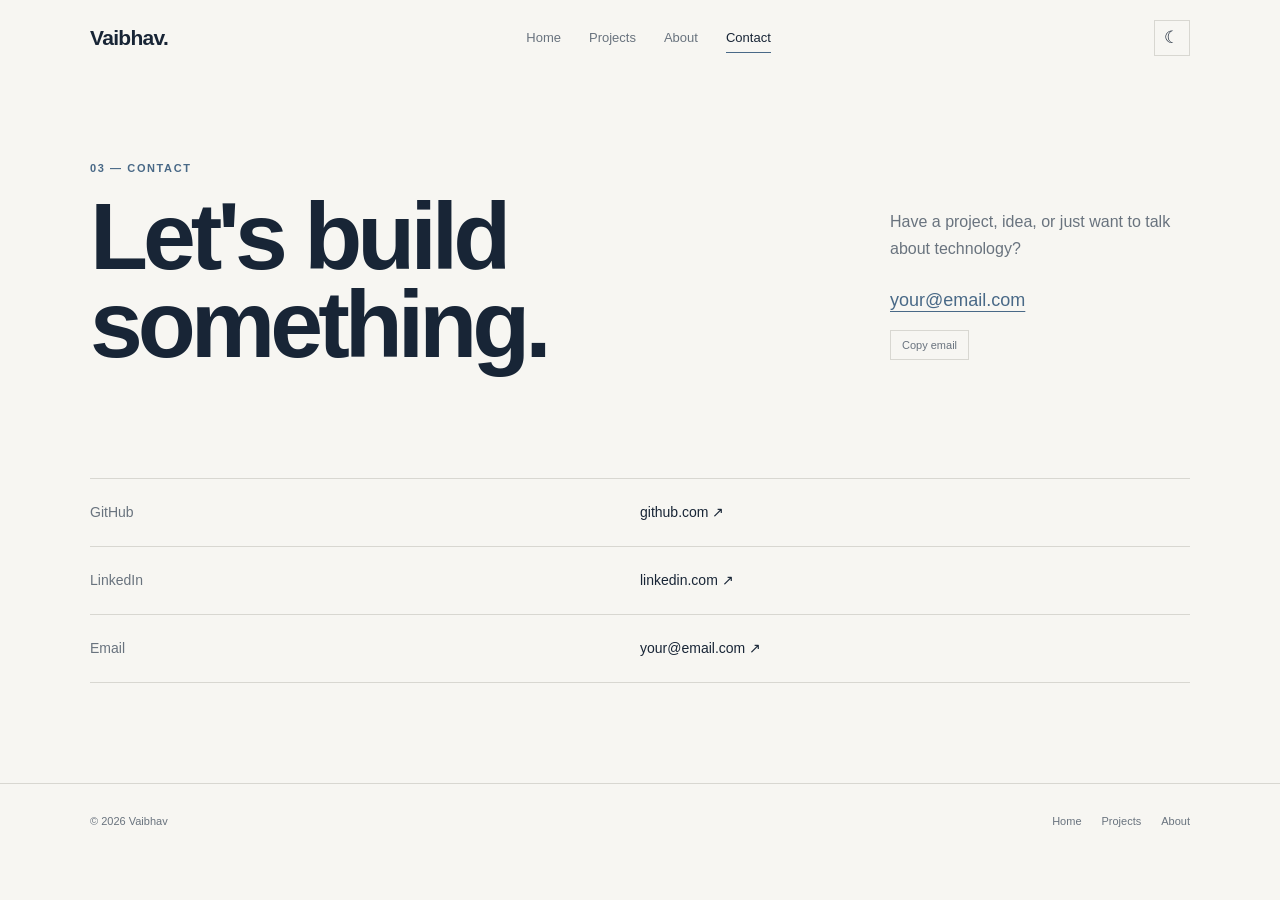
==== contact.html @ 86b6506f "initial porfolio designed" ====
<!DOCTYPE html>
<html lang="en">
<head>

    <meta charset="UTF-8">

    <meta
        name="viewport"
        content="width=device-width, initial-scale=1.0"
    >

    <meta
        name="description"
        content="Contact Vaibhav."
    >

    <title>Contact — Vaibhav</title>

    <link rel="stylesheet" href="css/style.css">

</head>

<body>


    <!-- NAVBAR -->

    <header class="navbar">

        <div class="nav-container">

            <a href="index.html" class="logo">
                Vaibhav.
            </a>

            <button
                class="menu-button"
                aria-label="Open navigation"
                aria-expanded="false"
            >
                <span></span>
                <span></span>
            </button>

            <nav class="nav-menu">

                <a href="index.html" class="nav-link">
                    Home
                </a>

                <a href="projects.html" class="nav-link">
                    Projects
                </a>

                <a href="about.html" class="nav-link">
                    About
                </a>

                <a href="contact.html" class="nav-link active">
                    Contact
                </a>

            </nav>


            <button
                class="theme-button"
                type="button"
                aria-label="Switch to dark mode"
                title="Switch theme"
            >
                <span class="theme-icon">☾</span>
            </button>


        </div>

    </header>


    <main>


        <!-- CONTACT HEADER -->

        <section class="contact-page">

            <div class="container">

                <p class="section-label">
                    03 — CONTACT
                </p>

                <div class="contact-page-grid">

                    <div>

                        <h1>
                            Let's build
                            <br>
                            something.
                        </h1>

                    </div>


                    <div class="contact-info">

                        <p>
                            Have a project, idea, or just want to
                            talk about technology?
                        </p>

                        <a
                            href="mailto:your@email.com"
                            class="contact-email"
                        >
                            your@email.com
                        </a>

                        <button
                            class="copy-button"
                            type="button"
                        >
                            Copy email
                        </button>

                    </div>

                </div>

            </div>

        </section>


        <!-- SOCIAL LINKS -->

        <section class="contact-links-section">

            <div class="container">

                <div class="contact-link-row">

                    <span>
                        GitHub
                    </span>

                    <a
                        href="https://github.com/"
                        target="_blank"
                    >
                        github.com ↗
                    </a>

                </div>


                <div class="contact-link-row">

                    <span>
                        LinkedIn
                    </span>

                    <a href="#">
                        linkedin.com ↗
                    </a>

                </div>


                <div class="contact-link-row">

                    <span>
                        Email
                    </span>

                    <a href="mailto:your@email.com">
                        your@email.com ↗
                    </a>

                </div>

            </div>

        </section>

    </main>


    <!-- FOOTER -->

    <footer>

        <div class="container footer-inner">

            <span>
                © <span class="year"></span> Vaibhav
            </span>

            <div class="footer-links">

                <a href="index.html">
                    Home
                </a>

                <a href="projects.html">
                    Projects
                </a>

                <a href="about.html">
                    About
                </a>

            </div>

        </div>

    </footer>


    <script src="js/script.js"></script>

</body>
</html>
---- css/style.css ----
/* =====================================================
   VAIBHAV PORTFOLIO
===================================================== */


/* =====================================================
   COLORS
===================================================== */

:root {

    --bg: #f7f6f2;

    --navy: #182536;

    --blue: #496987;

    --muted: #69737e;

    --line: #d8d7d1;

    --soft: #eeece6;

    --white: #ffffff;

    --container: 1100px;
}


/* =====================================================
   DARK MODE COLORS
===================================================== */

body.dark-mode {

    --bg: #171717;

    --navy: #d8d8d4;

    --blue: #8295a8;

    --muted: #949494;

    --line: #2b2b2b;

    --soft: #202020;

    --white: #171717;
}


/* =====================================================
   RESET
===================================================== */

* {
    margin: 0;
    padding: 0;

    box-sizing: border-box;
}


html {
    scroll-behavior: smooth;

    scroll-padding-top: 85px;
}


body {
    background: var(--bg);

    color: var(--navy);

    font-family:
        Arial,
        Helvetica,
        sans-serif;

    line-height: 1.5;

    overflow-x: hidden;
}


body.menu-open {
    overflow: hidden;
}


a {
    color: inherit;

    text-decoration: none;
}


button {
    font-family: inherit;
}


/* =====================================================
   CONTAINER
===================================================== */

.container {
    width: min(
        var(--container),
        90%
    );

    margin: 0 auto;
}


/* =====================================================
   NAVBAR
===================================================== */

.navbar {
    position: fixed;

    top: 0;
    left: 0;

    width: 100%;

    height: 76px;

    background: var(--bg);

    border-bottom:
        1px solid transparent;

    z-index: 100;

    transition:
        height 0.2s ease,
        border-color 0.2s ease;
}


.navbar.scrolled {
    height: 68px;

    border-color: var(--line);
}


.nav-container {
    width: min(
        var(--container),
        90%
    );

    height: 100%;

    margin: auto;

    display: flex;

    align-items: center;

    justify-content: space-between;
}


.logo {
    font-size: 21px;

    font-weight: 700;

    letter-spacing: -0.7px;
}


.logo:hover {
    color: var(--blue);
}


.nav-menu {
    display: flex;

    align-items: center;

    gap: 28px;
}


.nav-link {
    position: relative;

    color: var(--muted);

    font-size: 13px;

    transition:
        color 0.2s ease;
}


.nav-link:hover,
.nav-link.active {
    color: var(--navy);
}


.nav-link::after {
    content: "";

    position: absolute;

    left: 0;
    bottom: -6px;

    width: 0;
    height: 1px;

    background: var(--blue);

    transition:
        width 0.2s ease;
}


.nav-link.active::after {
    width: 100%;
}


/* =====================================================
   MOBILE MENU
===================================================== */

.menu-button {
    display: none;

    width: 40px;
    height: 40px;

    border: none;

    background: transparent;

    cursor: pointer;

    position: relative;

    z-index: 200;
}


.menu-button span {
    position: absolute;

    left: 10px;

    width: 20px;
    height: 1px;

    background: var(--navy);

    transition:
        transform 0.2s ease;
}


.menu-button span:first-child {
    top: 16px;
}


.menu-button span:last-child {
    top: 23px;
}


.menu-button.open span:first-child {
    transform:
        translateY(3.5px)
        rotate(45deg);
}


.menu-button.open span:last-child {
    transform:
        translateY(-3.5px)
        rotate(-45deg);
}


/* =====================================================
   HOME HERO
===================================================== */

.home-hero {
    min-height: 88vh;

    padding-top: 76px;

    display: flex;

    align-items: center;
}


.hero-label {
    margin-bottom: 25px;

    color: var(--blue);

    font-size: 11px;

    font-weight: 700;

    letter-spacing: 1.7px;
}


.hero-grid {
    display: grid;

    grid-template-columns:
        minmax(0, 1.4fr)
        minmax(260px, 0.6fr);

    gap: 70px;

    align-items: end;
}


.hero-title h1 {
    font-size:
        clamp(58px, 8vw, 100px);

    line-height: 0.92;

    letter-spacing: -6px;

    font-weight: 700;
}


.hero-info {
    padding-bottom: 8px;
}


.hero-info p {
    max-width: 430px;

    color: var(--muted);

    font-size: 16px;

    line-height: 1.65;
}


.hero-buttons {
    display: flex;

    gap: 10px;

    margin-top: 25px;
}


.button {
    display: inline-flex;

    align-items: center;

    justify-content: center;

    min-height: 43px;

    padding: 0 17px;

    border: 1px solid var(--navy);

    font-size: 12px;

    transition:
        background 0.2s ease,
        color 0.2s ease,
        transform 0.2s ease;
}


.button:hover {
    transform: translateY(-2px);
}


.button.primary {
    background: var(--navy);

    color: var(--white);
}


.button.primary:hover {
    background: var(--blue);

    border-color: var(--blue);
}


.button.secondary {
    background: transparent;
}


.button.secondary:hover {
    background: var(--soft);
}


.hero-bottom {
    margin-top: 80px;

    padding-top: 18px;

    border-top: 1px solid var(--line);

    display: flex;

    justify-content: space-between;

    color: var(--muted);

    font-size: 11px;
}


.hero-bottom a:hover {
    color: var(--blue);
}


/* =====================================================
   SECTIONS
===================================================== */

.section {
    padding: 90px 0;

    border-top: 1px solid var(--line);
}


.section-heading-row {
    display: flex;

    align-items: flex-end;

    justify-content: space-between;
}


.section-label {
    margin-bottom: 15px;

    color: var(--blue);

    font-size: 11px;

    font-weight: 700;

    letter-spacing: 1.6px;
}


.section h2 {
    font-size: 46px;

    line-height: 1;

    letter-spacing: -2.5px;
}


/* =====================================================
   LINKS
===================================================== */

.outline-link {
    padding: 11px 15px;

    border: 1px solid var(--navy);

    font-size: 12px;

    transition:
        background 0.2s ease,
        color 0.2s ease;
}


.outline-link:hover {
    background: var(--navy);

    color: var(--white);
}


.text-link {
    display: inline-block;

    margin-top: 18px;

    color: var(--blue);

    font-size: 12px;

    text-decoration: underline;

    text-underline-offset: 5px;
}


.text-link:hover {
    color: var(--navy);
}


/* =====================================================
   PROJECT LIST
===================================================== */

.project-list {
    margin-top: 42px;
}


.project-row {
    display: grid;

    grid-template-columns:
        55px
        minmax(0, 1fr)
        130px;

    gap: 25px;

    padding: 27px 0;

    border-top: 1px solid var(--line);

    transition:
        padding-left 0.2s ease;
}


.project-row:last-child {
    border-bottom: 1px solid var(--line);
}


.project-row:hover {
    padding-left: 7px;
}


.project-number {
    color: var(--blue);

    font-size: 12px;
}


.project-details h3 {
    margin-bottom: 5px;

    font-size: 22px;

    letter-spacing: -0.6px;
}


.project-details p {
    max-width: 620px;

    color: var(--muted);

    font-size: 14px;
}


.tags {
    display: flex;

    flex-wrap: wrap;

    gap: 6px;

    margin-top: 13px;
}


.tags span {
    padding: 4px 8px;

    border: 1px solid var(--line);

    background: var(--soft);

    color: var(--muted);

    font-size: 10px;
}


.project-arrow {
    align-self: center;

    color: var(--muted);

    font-size: 12px;

    text-decoration: underline;

    text-underline-offset: 5px;

    white-space: nowrap;
}


.project-arrow:hover {
    color: var(--blue);
}


/* =====================================================
   HOME ABOUT
===================================================== */

.home-about {
    padding: 90px 0;

    background: var(--soft);
}


.about-preview {
    display: grid;

    grid-template-columns:
        1.3fr
        0.7fr;

    gap: 100px;
}


.about-preview h2 {
    font-size: 50px;

    line-height: 0.98;

    letter-spacing: -2.5px;
}


.about-preview-text {
    padding-top: 32px;
}


.about-preview-text p {
    color: var(--muted);

    font-size: 16px;

    line-height: 1.65;
}


/* =====================================================
   HOME CONTACT
===================================================== */

.home-contact {
    padding: 120px 0;

    border-top: 1px solid var(--line);
}


.home-contact h2 {
    font-size:
        clamp(55px, 8vw, 90px);

    line-height: 0.93;

    letter-spacing: -5px;
}


.home-contact .button {
    margin-top: 28px;
}


/* =====================================================
   FOOTER
===================================================== */

footer {
    border-top: 1px solid var(--line);
}


.footer-inner {
    min-height: 75px;

    display: flex;

    align-items: center;

    justify-content: space-between;

    color: var(--muted);

    font-size: 11px;
}


.footer-links {
    display: flex;

    gap: 20px;
}


.footer-links a:hover {
    color: var(--blue);
}


/* =====================================================
   PAGE HEADER
===================================================== */

.page-header {
    padding-top: 160px;

    padding-bottom: 65px;
}


.page-header h1 {
    font-size:
        clamp(55px, 8vw, 90px);

    line-height: 0.95;

    letter-spacing: -5px;
}


.page-header-row {
    display: flex;

    align-items: flex-end;

    justify-content: space-between;

    gap: 50px;
}


.page-header-row > div:first-child {
    max-width: 650px;
}


.page-header-row p:not(.section-label) {
    margin-top: 20px;

    color: var(--muted);

    font-size: 16px;
}


/* =====================================================
   PROJECT PAGE
===================================================== */

.all-projects {
    padding-bottom: 100px;
}


.filters {
    display: flex;

    gap: 5px;
}


.filter {
    padding: 7px 11px;

    border: 1px solid transparent;

    background: transparent;

    color: var(--muted);

    font-size: 11px;

    cursor: pointer;
}


.filter:hover,
.filter.active {
    border-color: var(--line);

    color: var(--navy);
}


.project-grid {
    display: grid;

    grid-template-columns:
        repeat(2, 1fr);

    gap: 55px 30px;
}


/* Project card */

.project-card {
    border-bottom: 1px solid var(--line);

    padding-bottom: 28px;
}


/* Project image */

.project-image {
    height: 270px;

    display: flex;

    align-items: flex-end;

    padding: 20px;

    margin-bottom: 22px;

    color: var(--white);

    font-size: 10px;

    font-weight: 700;

    letter-spacing: 1.4px;
}


/*
   These are deliberately simple color blocks.
   Replace them later with actual project screenshots.
*/

.image-one {
    background: var(--navy);
}


.image-two {
    background: var(--blue);
}


.image-three {
    background: #26394d;
}


.image-four {
    background: #5b7793;
}


.project-card-top {
    display: flex;

    justify-content: space-between;

    gap: 20px;
}


.project-card-top h2 {
    font-size: 23px;

    letter-spacing: -0.7px;
}


.project-card-top > span {
    color: var(--blue);

    font-size: 12px;
}


.project-card-content > p {
    max-width: 500px;

    margin-top: 8px;

    color: var(--muted);

    font-size: 14px;

    line-height: 1.6;
}


.project-card.hidden {
    display: none;
}


/* =====================================================
   ABOUT PAGE
===================================================== */

.about-header {
    padding-bottom: 80px;
}


.about-page {
    padding: 0 0 100px;

    border-top: 1px solid var(--line);
}


.about-page-grid {
    display: grid;

    grid-template-columns:
        1.4fr
        0.6fr;

    gap: 100px;

    padding-top: 75px;
}


.about-copy {
    max-width: 680px;
}


.about-copy p {
    margin-bottom: 23px;

    color: var(--muted);

    font-size: 16px;

    line-height: 1.7;
}


.about-copy .large-copy {
    color: var(--navy);

    font-size: 25px;

    line-height: 1.5;
}


.about-side {
    border-left: 1px solid var(--line);

    padding-left: 35px;
}


.side-block {
    margin-bottom: 42px;
}


.side-title {
    margin-bottom: 13px;

    color: var(--blue);

    font-size: 10px !important;

    font-weight: 700;

    letter-spacing: 1.5px;
}


.side-block p:not(.side-title) {
    margin-bottom: 5px;

    font-size: 13px;

    color: var(--navy);
}


.side-block .muted {
    color: var(--muted) !important;
}


/* Skills */

.skills-section {
    padding: 80px 0;

    background: var(--soft);

    border-top: 1px solid var(--line);
}


.big-skills {
    display: flex;

    flex-wrap: wrap;

    gap: 10px;
}


.big-skills span {
    padding: 10px 14px;

    border: 1px solid var(--line);

    background: var(--bg);

    font-size: 13px;
}


/* =====================================================
   CONTACT PAGE
===================================================== */

.contact-page {
    padding-top: 160px;

    padding-bottom: 110px;
}


.contact-page-grid {
    display: grid;

    grid-template-columns:
        1.4fr
        0.6fr;

    gap: 100px;

    align-items: end;
}


.contact-page h1 {
    font-size:
        clamp(58px, 8vw, 95px);

    line-height: 0.93;

    letter-spacing: -5px;
}


.contact-info {
    padding-bottom: 8px;
}


.contact-info > p {
    max-width: 380px;

    color: var(--muted);

    font-size: 16px;

    line-height: 1.65;
}


.contact-email {
    display: block;

    margin-top: 25px;

    color: var(--blue);

    font-size: 18px;

    text-decoration: underline;

    text-underline-offset: 5px;
}


.copy-button {
    margin-top: 16px;

    padding: 8px 11px;

    border: 1px solid var(--line);

    background: transparent;

    color: var(--muted);

    font-size: 11px;

    cursor: pointer;
}


.copy-button:hover {
    background: var(--soft);

    color: var(--navy);
}


.copy-button.copied {
    color: var(--blue);
}


/* Contact links */

.contact-links-section {
    padding-bottom: 100px;
}


.contact-link-row {
    display: grid;

    grid-template-columns:
        1fr
        1fr;

    padding: 23px 0;

    border-top: 1px solid var(--line);

    font-size: 14px;
}


.contact-link-row:last-child {
    border-bottom: 1px solid var(--line);
}


.contact-link-row span {
    color: var(--muted);
}


.contact-link-row a:hover {
    color: var(--blue);
}


/* =====================================================
   RESPONSIVE
===================================================== */

@media (max-width: 850px) {

    .hero-grid {
        grid-template-columns: 1fr;

        gap: 35px;
    }


    .about-preview,
    .about-page-grid,
    .contact-page-grid {
        grid-template-columns: 1fr;

        gap: 50px;
    }


    .about-side {
        padding-left: 0;

        padding-top: 35px;

        border-left: none;

        border-top: 1px solid var(--line);
    }


    .project-grid {
        grid-template-columns: 1fr;

        gap: 45px;
    }

}


/* =====================================================
   MOBILE
===================================================== */

@media (max-width: 700px) {

    .theme-button {
    margin-left: auto;

    margin-right: 45px;

    width: 34px;
    height: 34px;
}

    .navbar {
        height: 68px;
    }


    .nav-container {
        width: 90%;
    }


    /* Mobile menu */

    .menu-button {
        display: block;
    }


    .nav-menu {
        position: fixed;

        inset: 0;

        width: 100%;
        height: 100vh;

        background: var(--bg);

        display: flex;

        flex-direction: column;

        align-items: center;

        justify-content: center;

        gap: 25px;

        opacity: 0;

        pointer-events: none;

        transition:
            opacity 0.2s ease;
    }


    .nav-menu.open {
        opacity: 1;

        pointer-events: auto;
    }


    .nav-link {
        font-size: 21px;
    }


    .nav-link::after {
        display: none;
    }


    /* Hero */

    .home-hero {
        min-height: auto;

        padding-top: 145px;

        padding-bottom: 65px;
    }


    .hero-label {
        font-size: 10px;

        line-height: 1.5;
    }


    .hero-title h1 {
        font-size:
            clamp(49px, 14vw, 73px);

        letter-spacing: -4px;
    }


    .hero-info p {
        font-size: 15px;
    }


    .hero-bottom {
        margin-top: 55px;
    }


    /* Sections */

    .section {
        padding: 75px 0;
    }


    .section-heading-row {
        display: block;
    }


    .section h2 {
        font-size: 38px;
    }


    .outline-link {
        display: inline-block;

        margin-top: 25px;
    }


    /* Projects */

    .project-list {
        margin-top: 30px;
    }


    .project-row {
        grid-template-columns:
            32px
            minmax(0, 1fr);

        gap: 13px;

        padding: 24px 0;
    }


    .project-row:hover {
        padding-left: 0;
    }


    .project-arrow {
        grid-column: 2;

        justify-self: start;

        margin-top: 3px;
    }


    /* Home about */

    .home-about {
        padding: 75px 0;
    }


    .about-preview h2 {
        font-size: 40px;
    }


    /* Contact */

    .home-contact {
        padding: 90px 0;
    }


    .home-contact h2 {
        font-size:
            clamp(52px, 14vw, 73px);

        letter-spacing: -4px;
    }


    /* Page header */

    .page-header {
        padding-top: 135px;

        padding-bottom: 55px;
    }


    .page-header h1 {
        font-size:
            clamp(52px, 14vw, 72px);

        letter-spacing: -4px;
    }


    .page-header-row {
        display: block;
    }


    .filters {
        margin-top: 28px;
    }


    /* Project page */

    .project-image {
        height: 210px;
    }


    /* About */

    .about-header {
        padding-bottom: 65px;
    }


    .about-page-grid {
        padding-top: 55px;
    }


    .about-copy .large-copy {
        font-size: 21px;
    }


    /* Contact */

    .contact-page {
        padding-top: 135px;

        padding-bottom: 80px;
    }


    .contact-page h1 {
        font-size:
            clamp(52px, 14vw, 73px);

        letter-spacing: -4px;
    }


    .contact-link-row {
        grid-template-columns: 1fr;

        gap: 6px;
    }


    /* Footer */

    .footer-inner {
        min-height: 100px;

        flex-direction: column;

        align-items: flex-start;

        justify-content: center;

        gap: 15px;
    }

}


/* =====================================================
   REDUCED MOTION
===================================================== */

@media (prefers-reduced-motion: reduce) {

    html {
        scroll-behavior: auto;
    }


    *,
    *::before,
    *::after {
        transition: none !important;
    }

}

/* =====================================================
   THEME BUTTON
===================================================== */

.theme-button {
    width: 36px;
    height: 36px;

    margin-left: 25px;

    display: flex;
    align-items: center;
    justify-content: center;

    border: 1px solid var(--line);

    background: transparent;

    color: var(--navy);

    cursor: pointer;

    font-size: 17px;

    transition:
        background 0.2s ease,
        color 0.2s ease,
        border-color 0.2s ease,
        transform 0.2s ease;
}


.theme-button:hover {
    background: var(--soft);

    transform: translateY(-1px);
}


.theme-icon {
    line-height: 1;

    transition:
        transform 0.25s ease;
}


.theme-button:hover .theme-icon {
    transform: rotate(15deg);
}
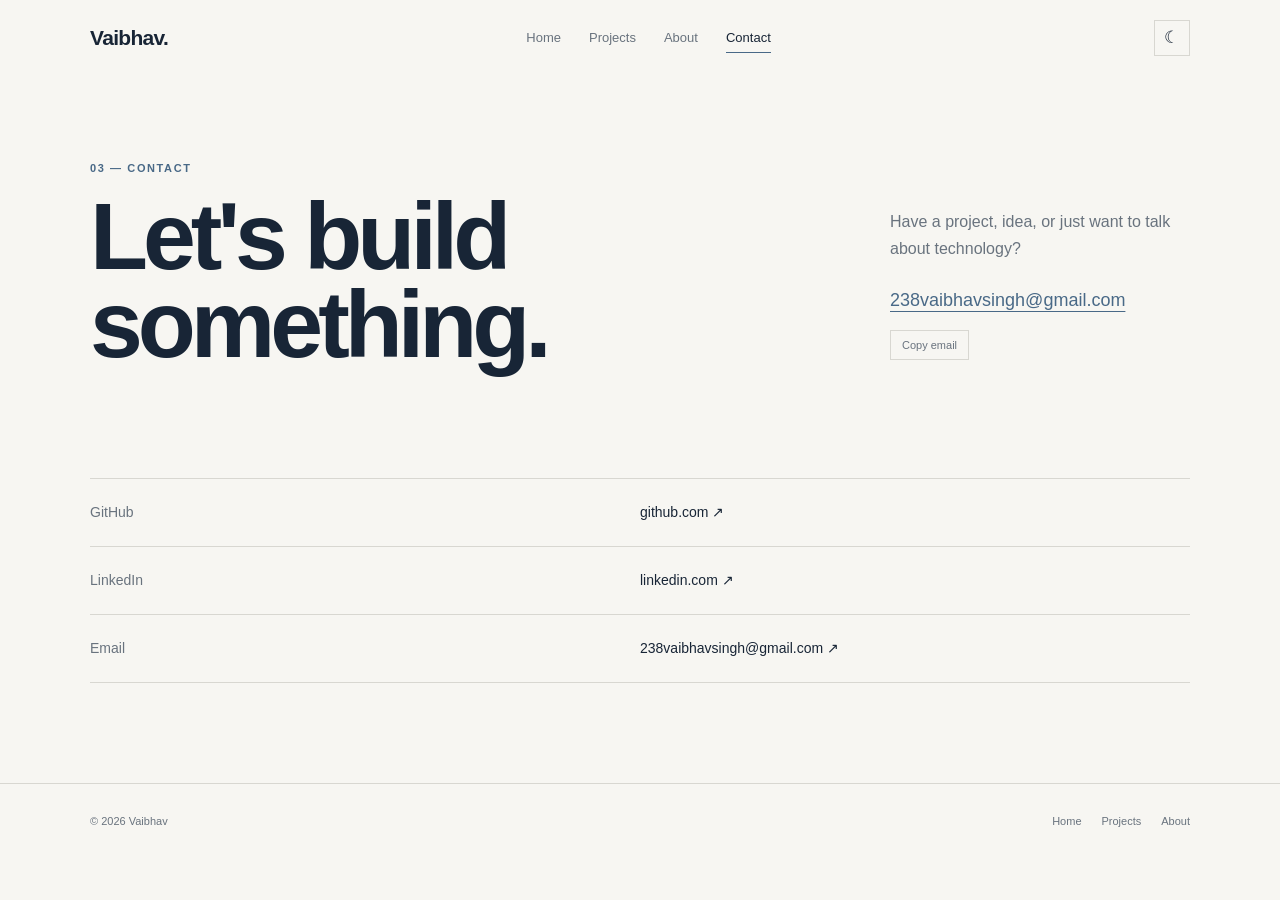
==== commit 0c12b05d: "contact information updated" ====
--- a/contact.html
+++ b/contact.html
@@ -112,10 +112,10 @@
                         </p>
 
                         <a
-                            href="mailto:your@email.com"
+                            href="mailto:238vaibhavsingh@gmail.com"
                             class="contact-email"
                         >
-                            your@email.com
+                            238vaibhavsingh@gmail.com
                         </a>
 
                         <button
@@ -147,7 +147,7 @@
                     </span>
 
                     <a
-                        href="https://github.com/"
+                        href="https://github.com/vhav-io"
                         target="_blank"
                     >
                         github.com ↗
@@ -162,7 +162,7 @@
                         LinkedIn
                     </span>
 
-                    <a href="#">
+                    <a href="https://www.linkedin.com/in/vaibhav-singh-20463540a/">
                         linkedin.com ↗
                     </a>
 
@@ -175,8 +175,8 @@
                         Email
                     </span>
 
-                    <a href="mailto:your@email.com">
-                        your@email.com ↗
+                    <a href="mailto:238vaibhavsingh@gmail.com">
+                        238vaibhavsingh@gmail.com ↗
                     </a>
 
                 </div>
